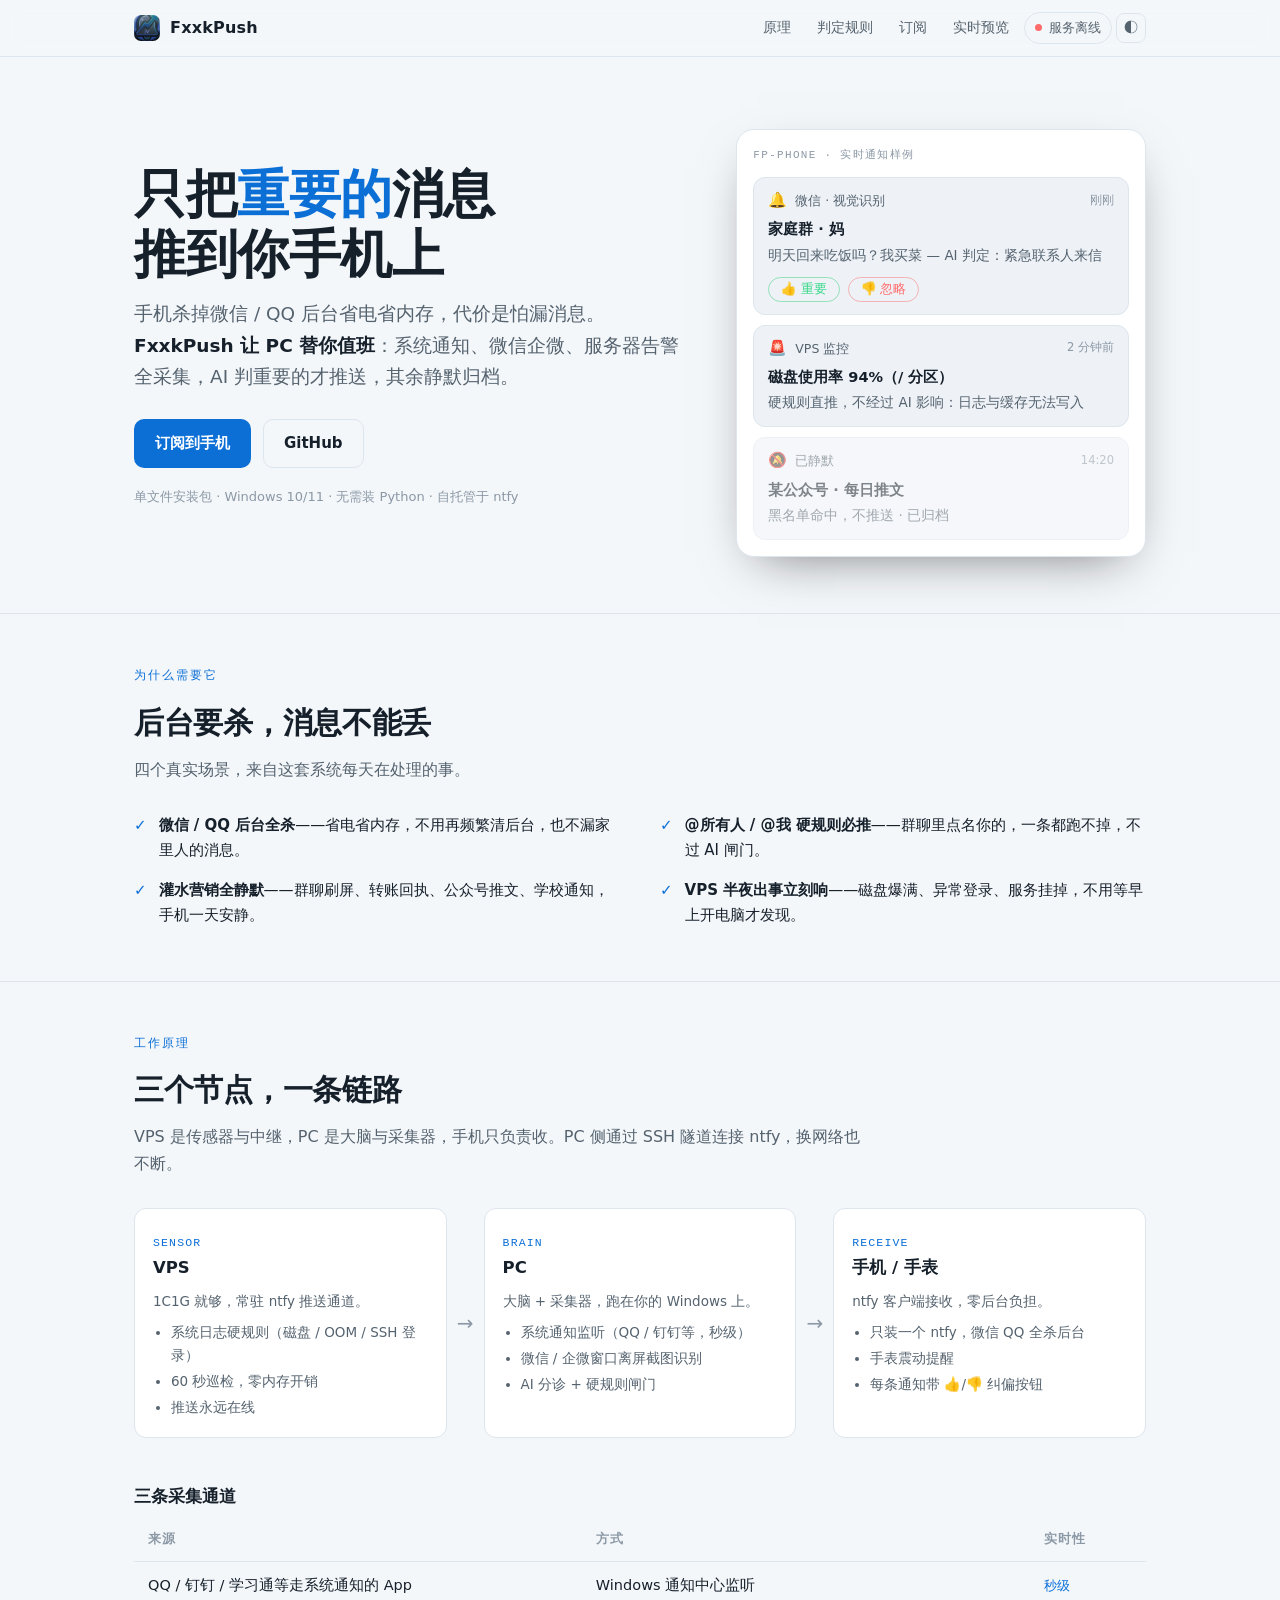
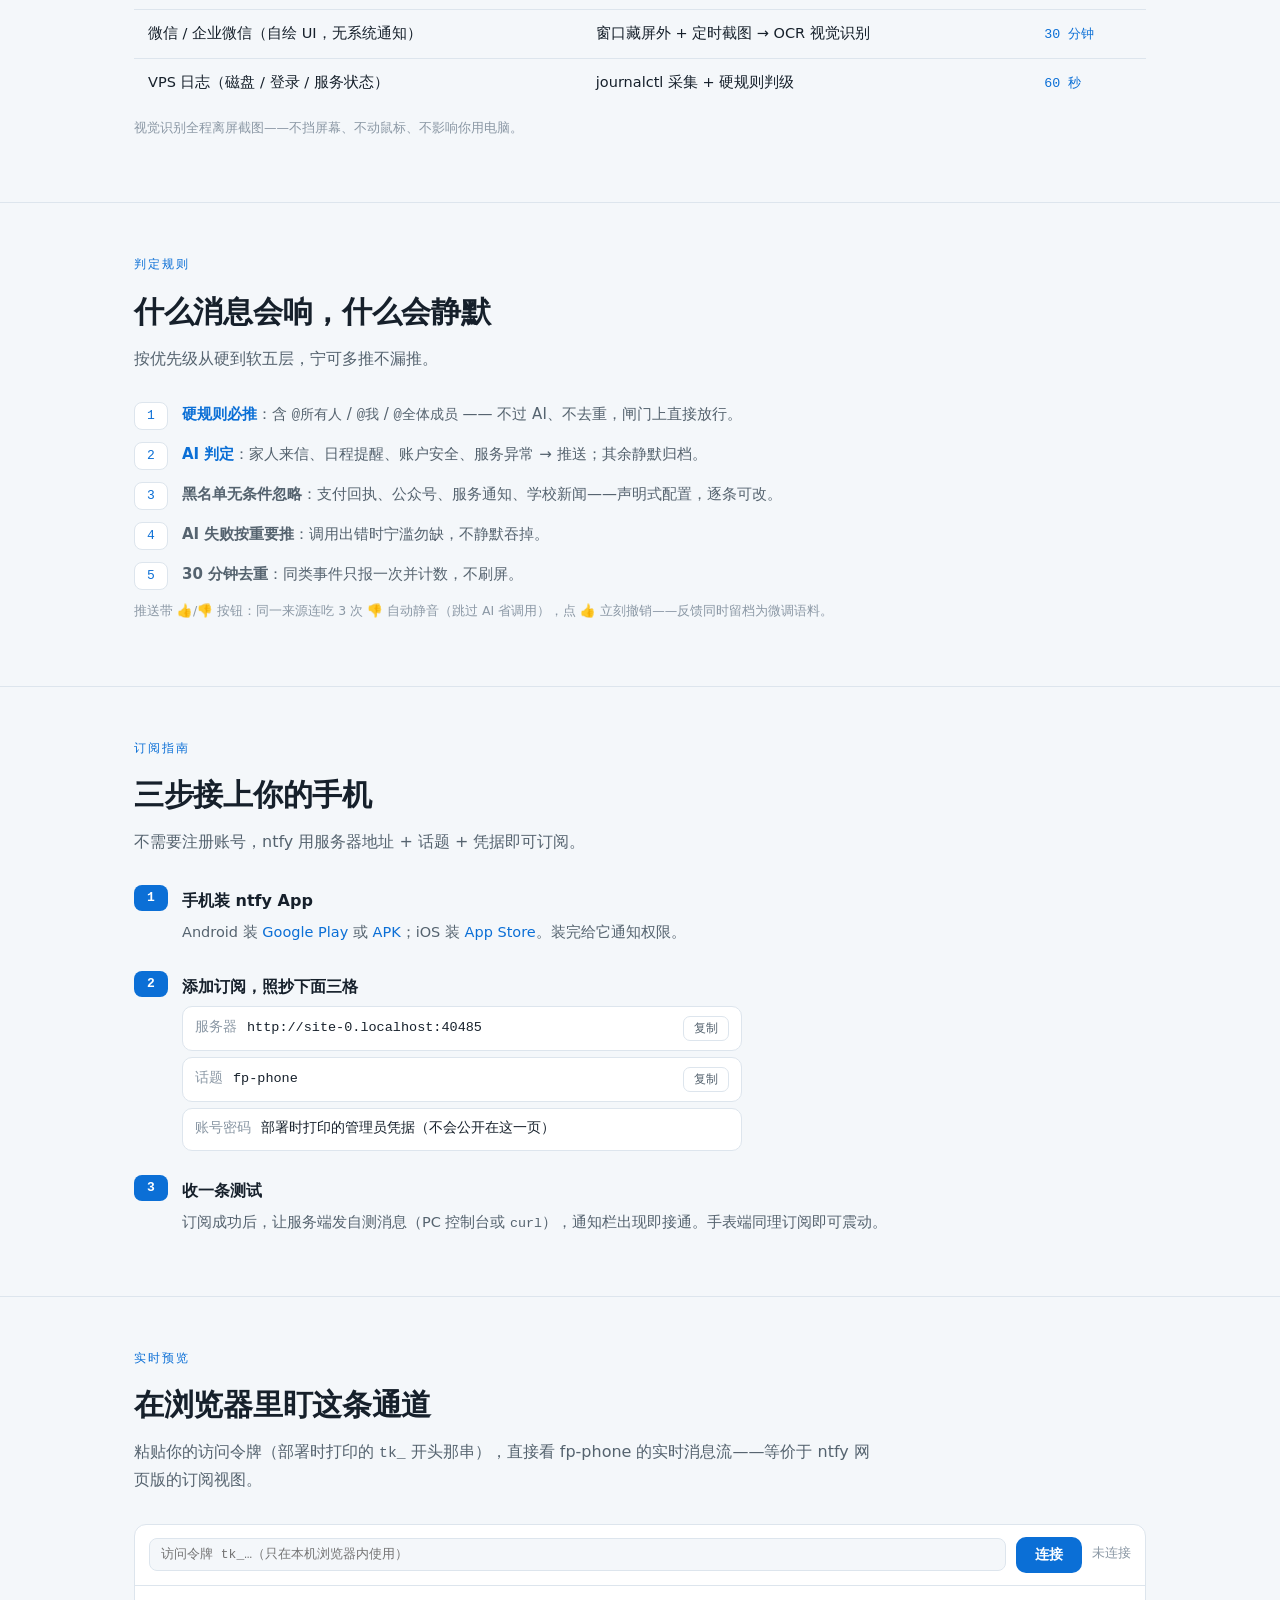
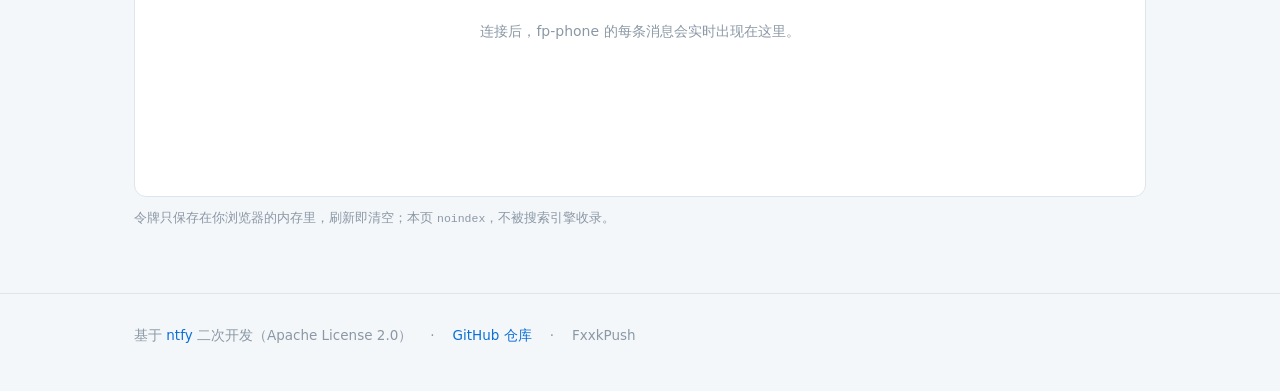
==== deploy/web/index.html @ 47be2b2a "feat(web): ntfy 根路径换成 FxxkPush 品牌落地页（v1.0 门面） deploy/web/index.html：单文件 77KB 全自包含（图标 128px PNG data " ====
<!doctype html>
<html lang="zh-CN" data-theme="auto">
<head>
<meta charset="UTF-8" />
<meta name="viewport" content="width=device-width, initial-scale=1" />
<title>FxxkPush — AI 消息分诊推送</title>
<meta name="description" content="PC 替你值班：AI 判重要的消息才推到手机，其余全部静默。基于 ntfy 二次开发。" />
<meta name="robots" content="noindex, nofollow" />
<meta name="theme-color" content="#0b0f14" />
<style>
  :root {
    --bg: #0b0f14;
    --surface: #10161d;
    --surface-2: #151d26;
    --ink: #e7eef5;
    --muted: #8fa0b0;
    --faint: #5d6c7a;
    --line: #212c37;
    --accent: #4aa8ff;
    --accent-ink: #0b0f14;
    --ok: #39d98a;
    --warn: #ffb454;
    --danger: #ff6b6b;
    --radius: 12px;
    --mono: ui-monospace, "Cascadia Code", Consolas, "Courier New", monospace;
    --sans: system-ui, -apple-system, "Segoe UI", "PingFang SC", "Microsoft YaHei", sans-serif;
  }
  @media (prefers-color-scheme: light) {
    html[data-theme="auto"] {
      --bg: #f4f7fa; --surface: #ffffff; --surface-2: #eef2f7;
      --ink: #16202b; --muted: #55636f; --faint: #8b98a5;
      --line: #dde5ed; --accent: #0b6fd6; --accent-ink: #ffffff;
    }
  }
  html[data-theme="light"] {
    --bg: #f4f7fa; --surface: #ffffff; --surface-2: #eef2f7;
    --ink: #16202b; --muted: #55636f; --faint: #8b98a5;
    --line: #dde5ed; --accent: #0b6fd6; --accent-ink: #ffffff;
  }
  html[data-theme="dark"] {
    --bg: #0b0f14; --surface: #10161d; --surface-2: #151d26;
    --ink: #e7eef5; --muted: #8fa0b0; --faint: #5d6c7a;
    --line: #212c37; --accent: #4aa8ff; --accent-ink: #0b0f14;
  }

  * { box-sizing: border-box; }
  html { scroll-behavior: smooth; }
  body {
    margin: 0; background: var(--bg); color: var(--ink);
    font-family: var(--sans); line-height: 1.7;
    -webkit-font-smoothing: antialiased;
  }
  a { color: var(--accent); text-decoration: none; }
  a:hover { text-decoration: underline; }
  code, .mono { font-family: var(--mono); font-size: .92em; }
  ::selection { background: color-mix(in oklab, var(--accent) 35%, transparent); }

  .wrap { max-width: 1060px; margin: 0 auto; padding: 0 24px; }

  /* ---------- header ---------- */
  header {
    position: sticky; top: 0; z-index: 50;
    background: color-mix(in oklab, var(--bg) 88%, transparent);
    backdrop-filter: blur(8px);
    border-bottom: 1px solid var(--line);
  }
  .bar { display: flex; align-items: center; gap: 16px; height: 56px; }
  .brand { display: flex; align-items: center; gap: 10px; font-weight: 700; letter-spacing: .2px; }
  .brand img { width: 26px; height: 26px; border-radius: 7px; }
  nav { display: flex; gap: 4px; margin-left: auto; align-items: center; }
  nav a {
    color: var(--muted); padding: 6px 11px; border-radius: 8px; font-size: 14px;
  }
  nav a:hover { color: var(--ink); background: var(--surface-2); text-decoration: none; }
  .health {
    display: inline-flex; align-items: center; gap: 7px; font-size: 12.5px;
    color: var(--muted); padding: 4px 10px; border: 1px solid var(--line);
    border-radius: 999px; white-space: nowrap;
  }
  .dot { width: 7px; height: 7px; border-radius: 50%; background: var(--faint); }
  .dot.ok { background: var(--ok); box-shadow: 0 0 6px color-mix(in oklab, var(--ok) 70%, transparent); }
  .dot.bad { background: var(--danger); }
  .icon-btn {
    border: 1px solid var(--line); background: transparent; color: var(--muted);
    width: 30px; height: 30px; border-radius: 8px; cursor: pointer; font-size: 14px;
    display: inline-flex; align-items: center; justify-content: center;
  }
  .icon-btn:hover { color: var(--ink); border-color: var(--faint); }

  /* ---------- hero ---------- */
  .hero { padding: 72px 0 56px; display: grid; grid-template-columns: 1.15fr .85fr; gap: 48px; align-items: center; }
  .hero h1 {
    font-size: clamp(34px, 5vw, 52px); line-height: 1.15; margin: 0 0 14px;
    letter-spacing: -.5px;
  }
  .hero h1 .accent { color: var(--accent); }
  .lede { font-size: clamp(16px, 2vw, 18.5px); color: var(--muted); margin: 0 0 10px; max-width: 34em; }
  .lede strong { color: var(--ink); font-weight: 600; }
  .cta { display: flex; gap: 12px; margin-top: 26px; flex-wrap: wrap; }
  .btn {
    display: inline-flex; align-items: center; gap: 8px; padding: 11px 20px;
    border-radius: 10px; font-size: 15px; font-weight: 600; cursor: pointer;
    border: 1px solid transparent; transition: transform .12s ease, opacity .12s ease;
  }
  .btn:active { transform: scale(.97); }
  .btn.primary { background: var(--accent); color: var(--accent-ink); }
  .btn.ghost { border-color: var(--line); color: var(--ink); background: transparent; }
  .btn.ghost:hover { border-color: var(--faint); text-decoration: none; }
  .hero-note { margin-top: 18px; font-size: 13px; color: var(--faint); }

  /* ---------- notification mock (product-true imagery) ---------- */
  .phone {
    background: var(--surface); border: 1px solid var(--line);
    border-radius: 18px; padding: 16px; box-shadow: 0 18px 50px -22px rgba(0,0,0,.55);
  }
  .phone-label {
    font-size: 11px; letter-spacing: .12em; text-transform: uppercase;
    color: var(--faint); margin-bottom: 12px; font-family: var(--mono);
  }
  .notif {
    background: var(--surface-2); border: 1px solid var(--line);
    border-radius: 12px; padding: 12px 14px; margin-bottom: 10px;
  }
  .notif:last-child { margin-bottom: 0; }
  .notif-head { display: flex; align-items: center; gap: 8px; font-size: 12.5px; color: var(--muted); }
  .notif-head .tag { font-size: 15px; line-height: 1; }
  .notif-head time { margin-left: auto; font-size: 11.5px; color: var(--faint); }
  .notif-title { font-weight: 700; font-size: 14.5px; margin: 6px 0 2px; }
  .notif-body { font-size: 13.5px; color: var(--muted); margin: 0; }
  .notif-actions { display: flex; gap: 8px; margin-top: 10px; }
  .fb {
    font-size: 12.5px; padding: 3px 12px; border-radius: 999px; cursor: default;
    border: 1px solid var(--line); color: var(--muted); background: transparent;
  }
  .fb.yes { border-color: color-mix(in oklab, var(--ok) 55%, var(--line)); color: var(--ok); }
  .fb.no { border-color: color-mix(in oklab, var(--danger) 45%, var(--line)); color: var(--danger); }
  .notif.muted { opacity: .55; }
  .notif.muted .notif-title { font-weight: 600; }

  /* ---------- sections ---------- */
  section { padding: 52px 0; border-top: 1px solid var(--line); }
  .sec-label {
    font-family: var(--mono); font-size: 12px; letter-spacing: .16em;
    text-transform: uppercase; color: var(--accent); margin-bottom: 10px;
  }
  h2 { font-size: clamp(23px, 3vw, 30px); margin: 0 0 8px; letter-spacing: -.3px; }
  .sec-lede { color: var(--muted); margin: 0 0 30px; max-width: 46em; }

  /* problem list — real README pain points, plain list not cards */
  .pains { display: grid; grid-template-columns: 1fr 1fr; gap: 14px 40px; }
  .pain { display: flex; gap: 12px; align-items: flex-start; font-size: 15px; }
  .pain .mk { color: var(--accent); font-weight: 700; flex: none; }
  .pain b { font-weight: 650; }

  /* pipeline flow — real architecture */
  .flow { display: grid; grid-template-columns: 1fr auto 1fr auto 1fr; gap: 8px; align-items: stretch; }
  .node { background: var(--surface); border: 1px solid var(--line); border-radius: var(--radius); padding: 18px 18px 16px; }
  .node h3 { margin: 0 0 4px; font-size: 16.5px; }
  .node .role { font-family: var(--mono); font-size: 11.5px; color: var(--accent); letter-spacing: .1em; text-transform: uppercase; }
  .node p { margin: 8px 0 0; font-size: 13.5px; color: var(--muted); }
  .node ul { margin: 8px 0 0; padding-left: 18px; font-size: 13.5px; color: var(--muted); }
  .node li { margin: 3px 0; }
  .arrow { display: flex; align-items: center; color: var(--faint); font-size: 20px; padding: 0 2px; }

  /* channel table */
  table { width: 100%; border-collapse: collapse; font-size: 14.5px; }
  th, td { text-align: left; padding: 11px 14px; border-bottom: 1px solid var(--line); vertical-align: top; }
  th { font-size: 12.5px; letter-spacing: .06em; text-transform: uppercase; color: var(--faint); font-weight: 600; }
  td .mono { color: var(--accent); }
  tr:last-child td { border-bottom: none; }

  /* rules — ordered with hierarchy */
  .rules { counter-reset: r; display: grid; gap: 12px; padding: 0; margin: 0; list-style: none; }
  .rules li {
    counter-increment: r; display: grid; grid-template-columns: 34px 1fr; gap: 14px;
    align-items: baseline; font-size: 15px;
  }
  .rules li::before {
    content: counter(r); font-family: var(--mono); font-size: 13px; color: var(--accent);
    border: 1px solid var(--line); border-radius: 8px; text-align: center; line-height: 26px;
    background: var(--surface); align-self: start;
  }
  .rules .hard { color: var(--ink); }
  .rules .hard b { color: var(--accent); }
  .rules span { color: var(--muted); }

  /* subscribe steps */
  .steps { display: grid; gap: 18px; counter-reset: s; }
  .step { display: grid; grid-template-columns: 34px 1fr; gap: 14px; align-items: start; }
  .step::before {
    content: counter(s); counter-increment: s; font-family: var(--mono); font-size: 13px;
    color: var(--accent-ink); background: var(--accent); border-radius: 8px;
    text-align: center; line-height: 26px; font-weight: 700;
  }
  .step h3 { margin: 2px 0 6px; font-size: 16px; }
  .step p { margin: 0 0 8px; color: var(--muted); font-size: 14.5px; }
  .field {
    display: flex; align-items: center; gap: 10px; background: var(--surface);
    border: 1px solid var(--line); border-radius: 10px; padding: 9px 12px;
    font-family: var(--mono); font-size: 13.5px; margin: 6px 0; max-width: 560px;
  }
  .field .k { color: var(--faint); flex: none; }
  .field .v { color: var(--ink); overflow: hidden; text-overflow: ellipsis; white-space: nowrap; }
  .field .copy {
    margin-left: auto; flex: none; border: 1px solid var(--line); background: transparent;
    color: var(--muted); font-size: 12px; padding: 3px 10px; border-radius: 7px; cursor: pointer;
    font-family: var(--sans);
  }
  .field .copy:hover { color: var(--ink); border-color: var(--faint); }
  .field .copy.done { color: var(--ok); border-color: color-mix(in oklab, var(--ok) 50%, var(--line)); }

  /* live console */
  .console {
    background: var(--surface); border: 1px solid var(--line);
    border-radius: var(--radius); overflow: hidden;
  }
  .console-bar {
    display: flex; gap: 10px; align-items: center; padding: 12px 14px;
    border-bottom: 1px solid var(--line); flex-wrap: wrap;
  }
  .console-bar input {
    flex: 1; min-width: 200px; background: var(--bg); border: 1px solid var(--line);
    color: var(--ink); border-radius: 8px; padding: 8px 11px; font-family: var(--mono); font-size: 13px;
  }
  .console-bar input:focus { outline: 2px solid color-mix(in oklab, var(--accent) 55%, transparent); outline-offset: 1px; }
  .console-state { font-size: 12.5px; color: var(--faint); font-family: var(--mono); }
  .console-body { min-height: 210px; max-height: 340px; overflow-y: auto; padding: 6px 0; }
  .console-empty { color: var(--faint); font-size: 14px; padding: 28px 18px; text-align: center; }
  .ev { padding: 10px 16px; border-bottom: 1px dashed var(--line); font-size: 13.5px; }
  .ev:last-child { border-bottom: none; }
  .ev .t { color: var(--faint); font-size: 11.5px; font-family: var(--mono); margin-right: 8px; }
  .ev .ti { font-weight: 650; }
  .ev .ms { color: var(--muted); display: block; margin-top: 2px; white-space: pre-wrap; }
  .privacy { font-size: 12.5px; color: var(--faint); margin-top: 10px; }

  footer { border-top: 1px solid var(--line); padding: 30px 0 44px; color: var(--faint); font-size: 13.5px; }
  footer .row { display: flex; gap: 18px; flex-wrap: wrap; align-items: center; }

  @media (max-width: 860px) {
    .hero { grid-template-columns: 1fr; padding-top: 48px; gap: 34px; }
    .pains { grid-template-columns: 1fr; }
    .flow { grid-template-columns: 1fr; }
    .arrow { transform: rotate(90deg); justify-content: center; padding: 2px 0; }
    nav a { padding: 6px 8px; }
    .hide-sm { display: none; }
  }
  @media (prefers-reduced-motion: reduce) {
    * { transition: none !important; animation: none !important; }
    html { scroll-behavior: auto; }
  }
</style>
</head>
<body>

<header>
  <div class="wrap bar">
    <span class="brand"><img src="[data-uri]" alt="FxxkPush 图标" />FxxkPush</span>
    <nav>
      <a href="#how" class="hide-sm">原理</a>
      <a href="#rules" class="hide-sm">判定规则</a>
      <a href="#subscribe">订阅</a>
      <a href="#console-sec" class="hide-sm">实时预览</a>
      <span class="health" id="health" title="服务器健康状态"><span class="dot" id="health-dot"></span><span id="health-text">检测中…</span></span>
      <button class="icon-btn" id="theme-btn" title="切换主题" aria-label="切换主题">◐</button>
    </nav>
  </div>
</header>

<main>
  <!-- ======================= HERO ======================= -->
  <div class="wrap">
    <div class="hero">
      <div>
        <h1>只把<span class="accent">重要的</span>消息<br />推到你手机上</h1>
        <p class="lede">手机杀掉微信 / QQ 后台省电省内存，代价是怕漏消息。<strong>FxxkPush 让 PC 替你值班</strong>：系统通知、微信企微、服务器告警全采集，AI 判重要的才推送，其余静默归档。</p>
        <div class="cta">
          <a class="btn primary" href="#subscribe">订阅到手机</a>
          <a class="btn ghost" href="https://github.com/OMOX563/FxxkPush" rel="noopener">GitHub</a>
        </div>
        <p class="hero-note">单文件安装包 · Windows 10/11 · 无需装 Python · 自托管于 ntfy</p>
      </div>

      <div class="phone" aria-label="手机通知效果示意">
        <div class="phone-label">fp-phone · 实时通知样例</div>

        <div class="notif">
          <div class="notif-head"><span class="tag">🔔</span>微信 · 视觉识别<time>刚刚</time></div>
          <div class="notif-title">家庭群 · 妈</div>
          <p class="notif-body">明天回来吃饭吗？我买菜
— AI 判定：紧急联系人来信</p>
          <div class="notif-actions"><button class="fb yes" tabindex="-1">👍 重要</button><button class="fb no" tabindex="-1">👎 忽略</button></div>
        </div>

        <div class="notif">
          <div class="notif-head"><span class="tag">🚨</span>VPS 监控<time>2 分钟前</time></div>
          <div class="notif-title">磁盘使用率 94%（/ 分区）</div>
          <p class="notif-body">硬规则直推，不经过 AI
影响：日志与缓存无法写入</p>
        </div>

        <div class="notif muted">
          <div class="notif-head"><span class="tag">🔕</span>已静默<time>14:20</time></div>
          <div class="notif-title">某公众号 · 每日推文</div>
          <p class="notif-body">黑名单命中，不推送 · 已归档</p>
        </div>
      </div>
    </div>
  </div>

  <!-- ======================= PROBLEM ======================= -->
  <section id="why">
    <div class="wrap">
      <div class="sec-label">为什么需要它</div>
      <h2>后台要杀，消息不能丢</h2>
      <p class="sec-lede">四个真实场景，来自这套系统每天在处理的事。</p>
      <div class="pains">
        <div class="pain"><span class="mk">✓</span><span><b>微信 / QQ 后台全杀</b>——省电省内存，不用再频繁清后台，也不漏家里人的消息。</span></div>
        <div class="pain"><span class="mk">✓</span><span><b>@所有人 / @我 硬规则必推</b>——群聊里点名你的，一条都跑不掉，不过 AI 闸门。</span></div>
        <div class="pain"><span class="mk">✓</span><span><b>灌水营销全静默</b>——群聊刷屏、转账回执、公众号推文、学校通知，手机一天安静。</span></div>
        <div class="pain"><span class="mk">✓</span><span><b>VPS 半夜出事立刻响</b>——磁盘爆满、异常登录、服务挂掉，不用等早上开电脑才发现。</span></div>
      </div>
    </div>
  </section>

  <!-- ======================= ARCHITECTURE ======================= -->
  <section id="how">
    <div class="wrap">
      <div class="sec-label">工作原理</div>
      <h2>三个节点，一条链路</h2>
      <p class="sec-lede">VPS 是传感器与中继，PC 是大脑与采集器，手机只负责收。PC 侧通过 SSH 隧道连接 ntfy，换网络也不断。</p>

      <div class="flow">
        <div class="node">
          <span class="role">Sensor</span>
          <h3>VPS</h3>
          <p>1C1G 就够，常驻 ntfy 推送通道。</p>
          <ul>
            <li>系统日志硬规则（磁盘 / OOM / SSH 登录）</li>
            <li>60 秒巡检，零内存开销</li>
            <li>推送永远在线</li>
          </ul>
        </div>
        <div class="arrow" aria-hidden="true">→</div>
        <div class="node">
          <span class="role">Brain</span>
          <h3>PC</h3>
          <p>大脑 + 采集器，跑在你的 Windows 上。</p>
          <ul>
            <li>系统通知监听（QQ / 钉钉等，秒级）</li>
            <li>微信 / 企微窗口离屏截图识别</li>
            <li>AI 分诊 + 硬规则闸门</li>
          </ul>
        </div>
        <div class="arrow" aria-hidden="true">→</div>
        <div class="node">
          <span class="role">Receive</span>
          <h3>手机 / 手表</h3>
          <p>ntfy 客户端接收，零后台负担。</p>
          <ul>
            <li>只装一个 ntfy，微信 QQ 全杀后台</li>
            <li>手表震动提醒</li>
            <li>每条通知带 👍/👎 纠偏按钮</li>
          </ul>
        </div>
      </div>

      <h3 style="margin:44px 0 6px; font-size:17px;">三条采集通道</h3>
      <table>
        <thead><tr><th>来源</th><th>方式</th><th>实时性</th></tr></thead>
        <tbody>
          <tr><td>QQ / 钉钉 / 学习通等走系统通知的 App</td><td>Windows 通知中心监听</td><td><span class="mono">秒级</span></td></tr>
          <tr><td>微信 / 企业微信（自绘 UI，无系统通知）</td><td>窗口藏屏外 + 定时截图 → OCR 视觉识别</td><td><span class="mono">30 分钟</span></td></tr>
          <tr><td>VPS 日志（磁盘 / 登录 / 服务状态）</td><td>journalctl 采集 + 硬规则判级</td><td><span class="mono">60 秒</span></td></tr>
        </tbody>
      </table>
      <p class="privacy">视觉识别全程离屏截图——不挡屏幕、不动鼠标、不影响你用电脑。</p>
    </div>
  </section>

  <!-- ======================= RULES ======================= -->
  <section id="rules">
    <div class="wrap">
      <div class="sec-label">判定规则</div>
      <h2>什么消息会响，什么会静默</h2>
      <p class="sec-lede">按优先级从硬到软五层，宁可多推不漏推。</p>
      <ol class="rules">
        <li class="hard"><span><b>硬规则必推</b>：含 <code>@所有人</code> / <code>@我</code> / <code>@全体成员</code> —— 不过 AI、不去重，闸门上直接放行。</span></li>
        <li class="hard"><span><b>AI 判定</b>：家人来信、日程提醒、账户安全、服务异常 → 推送；其余静默归档。</span></li>
        <li><span><b>黑名单无条件忽略</b>：支付回执、公众号、服务通知、学校新闻——声明式配置，逐条可改。</span></li>
        <li><span><b>AI 失败按重要推</b>：调用出错时宁滥勿缺，不静默吞掉。</span></li>
        <li><span><b>30 分钟去重</b>：同类事件只报一次并计数，不刷屏。</span></li>
      </ol>
      <p class="privacy">推送带 👍/👎 按钮：同一来源连吃 3 次 👎 自动静音（跳过 AI 省调用），点 👍 立刻撤销——反馈同时留档为微调语料。</p>
    </div>
  </section>

  <!-- ======================= SUBSCRIBE ======================= -->
  <section id="subscribe">
    <div class="wrap">
      <div class="sec-label">订阅指南</div>
      <h2>三步接上你的手机</h2>
      <p class="sec-lede">不需要注册账号，ntfy 用服务器地址 + 话题 + 凭据即可订阅。</p>

      <div class="steps">
        <div class="step">
          <div>
            <h3>手机装 ntfy App</h3>
            <p>Android 装 <a href="https://play.google.com/store/apps/details?id=io.heckel.ntfy" rel="noopener">Google Play</a> 或 <a href="https://github.com/binwiederhier/ntfy/releases" rel="noopener">APK</a>；iOS 装 <a href="https://apps.apple.com/app/ntfy/id1625396347" rel="noopener">App Store</a>。装完给它通知权限。</p>
          </div>
        </div>
        <div class="step">
          <div>
            <h3>添加订阅，照抄下面三格</h3>
            <div class="field"><span class="k">服务器</span><span class="v" id="srv-url">—</span><button class="copy" data-copy="srv-url">复制</button></div>
            <div class="field"><span class="k">话题</span><span class="v">fp-phone</span><button class="copy" data-copy-fp="fp-phone">复制</button></div>
            <div class="field"><span class="k">账号密码</span><span class="v">部署时打印的管理员凭据（不会公开在这一页）</span></div>
          </div>
        </div>
        <div class="step">
          <div>
            <h3>收一条测试</h3>
            <p>订阅成功后，让服务端发自测消息（PC 控制台或 <code>curl</code>），通知栏出现即接通。手表端同理订阅即可震动。</p>
          </div>
        </div>
      </div>
    </div>
  </section>

  <!-- ======================= LIVE CONSOLE ======================= -->
  <section id="console-sec">
    <div class="wrap">
      <div class="sec-label">实时预览</div>
      <h2>在浏览器里盯这条通道</h2>
      <p class="sec-lede">粘贴你的访问令牌（部署时打印的 <code>tk_</code> 开头那串），直接看 fp-phone 的实时消息流——等价于 ntfy 网页版的订阅视图。</p>

      <div class="console">
        <div class="console-bar">
          <input type="password" id="token" placeholder="访问令牌 tk_…（只在本机浏览器内使用）" autocomplete="off" spellcheck="false" />
          <button class="btn primary" id="connect-btn" style="padding:8px 18px; font-size:14px;">连接</button>
          <span class="console-state" id="conn-state">未连接</span>
        </div>
        <div class="console-body" id="events">
          <div class="console-empty" id="empty">连接后，fp-phone 的每条消息会实时出现在这里。</div>
        </div>
      </div>
      <p class="privacy">令牌只保存在你浏览器的内存里，刷新即清空；本页 <code>noindex</code>，不被搜索引擎收录。</p>
    </div>
  </section>
</main>

<footer>
  <div class="wrap row">
    <span>基于 <a href="https://ntfy.sh" rel="noopener">ntfy</a> 二次开发（Apache License 2.0）</span>
    <span>·</span>
    <a href="https://github.com/OMOX563/FxxkPush" rel="noopener">GitHub 仓库</a>
    <span>·</span>
    <span id="foot-ver">FxxkPush</span>
  </div>
</footer>

<script>
(function () {
  "use strict";

  /* ---------- 服务器地址（本页来源即地址，不用硬编码） ---------- */
  var srv = location.origin;
  var el = document.getElementById("srv-url");
  if (el) el.textContent = srv;

  /* ---------- 主题切换：auto → light → dark ---------- */
  var modes = ["auto", "light", "dark"];
  var btn = document.getElementById("theme-btn");
  var saved = null;
  try { saved = localStorage.getItem("fp-theme"); } catch (e) {}
  if (saved && modes.indexOf(saved) >= 0) document.documentElement.setAttribute("data-theme", saved);
  function applyTheme() {
    var cur = document.documentElement.getAttribute("data-theme") || "auto";
    btn.textContent = cur === "light" ? "☀" : cur === "dark" ? "☾" : "◐";
    btn.title = "主题：" + (cur === "auto" ? "跟随系统" : cur === "light" ? "浅色" : "深色");
    var meta = document.querySelector('meta[name="theme-color"]');
    if (meta) meta.content = cur === "light" ? "#f4f7fa" : "#0b0f14";
  }
  btn.addEventListener("click", function () {
    var cur = document.documentElement.getAttribute("data-theme") || "auto";
    var next = modes[(modes.indexOf(cur) + 1) % modes.length];
    document.documentElement.setAttribute("data-theme", next);
    try { localStorage.setItem("fp-theme", next); } catch (e) {}
    applyTheme();
  });
  applyTheme();

  /* ---------- 健康状态（/v1/health 免鉴权） ---------- */
  var dot = document.getElementById("health-dot");
  var htext = document.getElementById("health-text");
  function checkHealth() {
    fetch("/v1/health", { cache: "no-store" })
      .then(function (r) { return r.ok ? r.text() : Promise.reject(); })
      .then(function () { dot.className = "dot ok"; htext.textContent = "服务在线"; })
      .catch(function () { dot.className = "dot bad"; htext.textContent = "服务离线"; });
  }
  checkHealth();
  setInterval(checkHealth, 30000);

  /* ---------- 复制按钮 ---------- */
  document.querySelectorAll(".copy").forEach(function (b) {
    b.addEventListener("click", function () {
      var text = b.dataset.copy ? (document.getElementById(b.dataset.copy) || {}).textContent : b.dataset.copyFp;
      if (!text) return;
      var done = function () {
        b.classList.add("done"); b.textContent = "已复制";
        setTimeout(function () { b.classList.remove("done"); b.textContent = "复制"; }, 1600);
      };
      if (navigator.clipboard && navigator.clipboard.writeText) {
        navigator.clipboard.writeText(text).then(done, function () { fallbackCopy(text); done(); });
      } else { fallbackCopy(text); done(); }
    });
  });
  function fallbackCopy(text) {
    var ta = document.createElement("textarea");
    ta.value = text; ta.style.position = "fixed"; ta.style.opacity = "0";
    document.body.appendChild(ta); ta.select();
    try { document.execCommand("copy"); } catch (e) {}
    document.body.removeChild(ta);
  }

  /* ---------- 实时预览：fetch 流式读 /<topic>/json（EventSource 带不了鉴权头） ---------- */
  var tokenInput = document.getElementById("token");
  var cbtn = document.getElementById("connect-btn");
  var cstate = document.getElementById("conn-state");
  var eventsEl = document.getElementById("events");
  var emptyEl = document.getElementById("empty");
  var controller = null;
  var busy = false;

  function setState(s, cls) {
    cstate.textContent = s;
    cstate.style.color = cls === "ok" ? "var(--ok)" : cls === "bad" ? "var(--danger)" : "var(--faint)";
  }

  function renderEvent(ev) {
    if (emptyEl && emptyEl.parentNode) emptyEl.parentNode.removeChild(emptyEl);
    var d = document.createElement("div");
    d.className = "ev";
    var ts = new Date((ev.time || Date.now() / 1000) * 1000);
    var hh = ("0" + ts.getHours()).slice(-2) + ":" + ("0" + ts.getMinutes()).slice(-2) + ":" + ("0" + ts.getSeconds()).slice(-2);
    var title = document.createTextNode(ev.title || ev.topic || "");
    var t = document.createElement("span"); t.className = "t"; t.textContent = hh;
    var ti = document.createElement("span"); ti.className = "ti"; ti.textContent = ev.title || "(无标题)";
    d.appendChild(t); d.appendChild(ti);
    if (ev.message) { var m = document.createElement("span"); m.className = "ms"; m.textContent = ev.message; d.appendChild(m); }
    eventsEl.appendChild(d);
    eventsEl.scrollTop = eventsEl.scrollHeight;
    while (eventsEl.children.length > 200) eventsEl.removeChild(eventsEl.firstChild);
  }

  function connect() {
    var token = (tokenInput.value || "").trim();
    if (!token) { setState("请先粘贴令牌", "bad"); tokenInput.focus(); return; }
    if (busy) return;
    busy = true; controller = new AbortController();
    cbtn.textContent = "断开";
    setState("连接中…");

    fetch("/fp-phone/json", {
      headers: { "Authorization": "Bearer " + token },
      signal: controller.signal,
      cache: "no-store"
    }).then(function (res) {
      if (res.status === 401 || res.status === 403) throw new Error("令牌无效或无权限");
      if (!res.ok || !res.body) throw new Error("HTTP " + res.status);
      setState("已连接 · fp-phone", "ok");
      var reader = res.body.getReader();
      var dec = new TextDecoder();
      var buf = "";
      function pump() {
        return reader.read().then(function (r) {
          if (r.done) { setState("连接已结束"); return; }
          buf += dec.decode(r.value, { stream: true });
          var parts = buf.split("\n\n");
          buf = parts.pop();
          parts.forEach(function (chunk) {
            var dataLine = chunk.split("\n").filter(function (l) { return l.indexOf("data:") === 0; })[0];
            if (!dataLine) return;
            var json = dataLine.slice(5).trim();
            if (json === "{}" || json.charAt(0) !== "{") return; // keepalive
            try { renderEvent(JSON.parse(json)); } catch (e) {}
          });
          return pump();
        });
      }
      return pump();
    }).catch(function (err) {
      if (err && err.name === "AbortError") { setState("已断开"); return; }
      setState("连接失败：" + (err && err.message ? err.message : "网络错误"), "bad");
    }).then(function () {
      busy = false; controller = null; cbtn.textContent = "连接";
    });
  }

  cbtn.addEventListener("click", function () {
    if (busy && controller) { controller.abort(); return; }
    connect();
  });
  tokenInput.addEventListener("keydown", function (e) {
    if (e.key === "Enter" && !busy) connect();
  });
})();
</script>
</body>
</html>
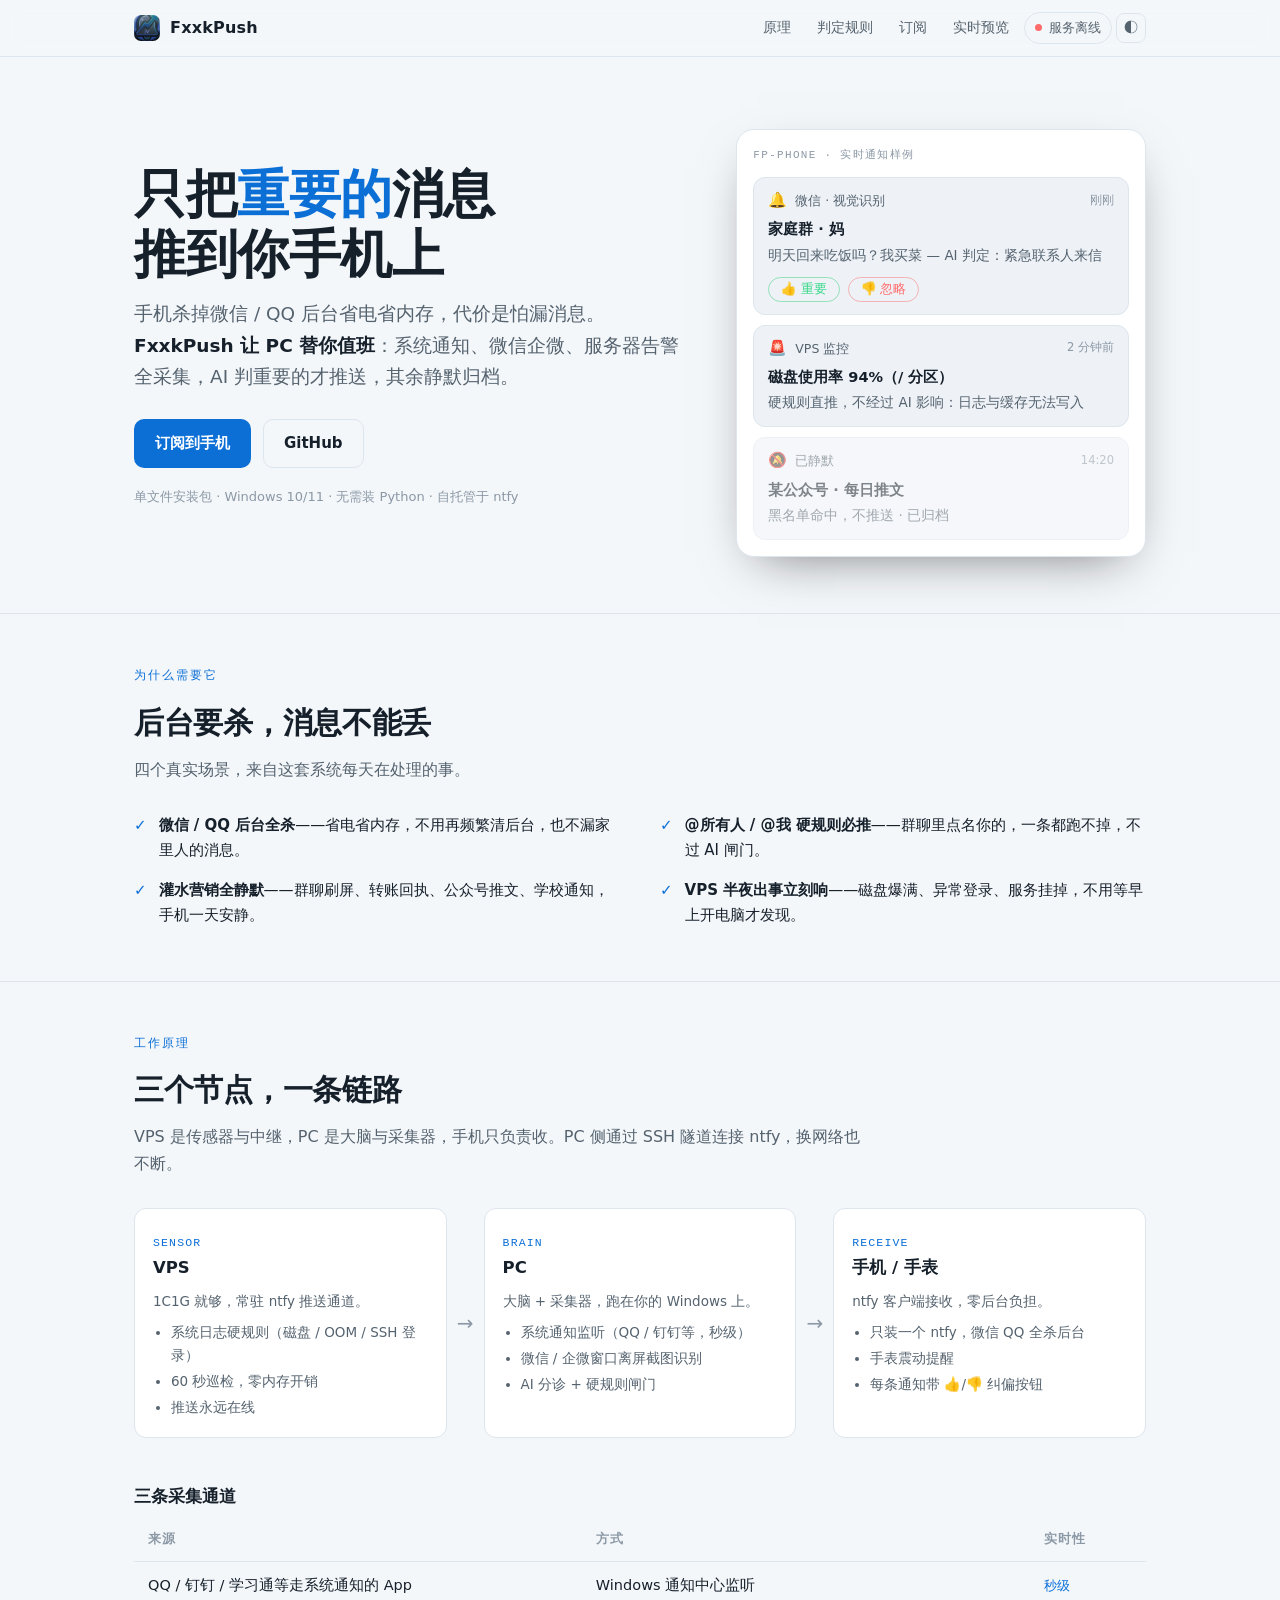
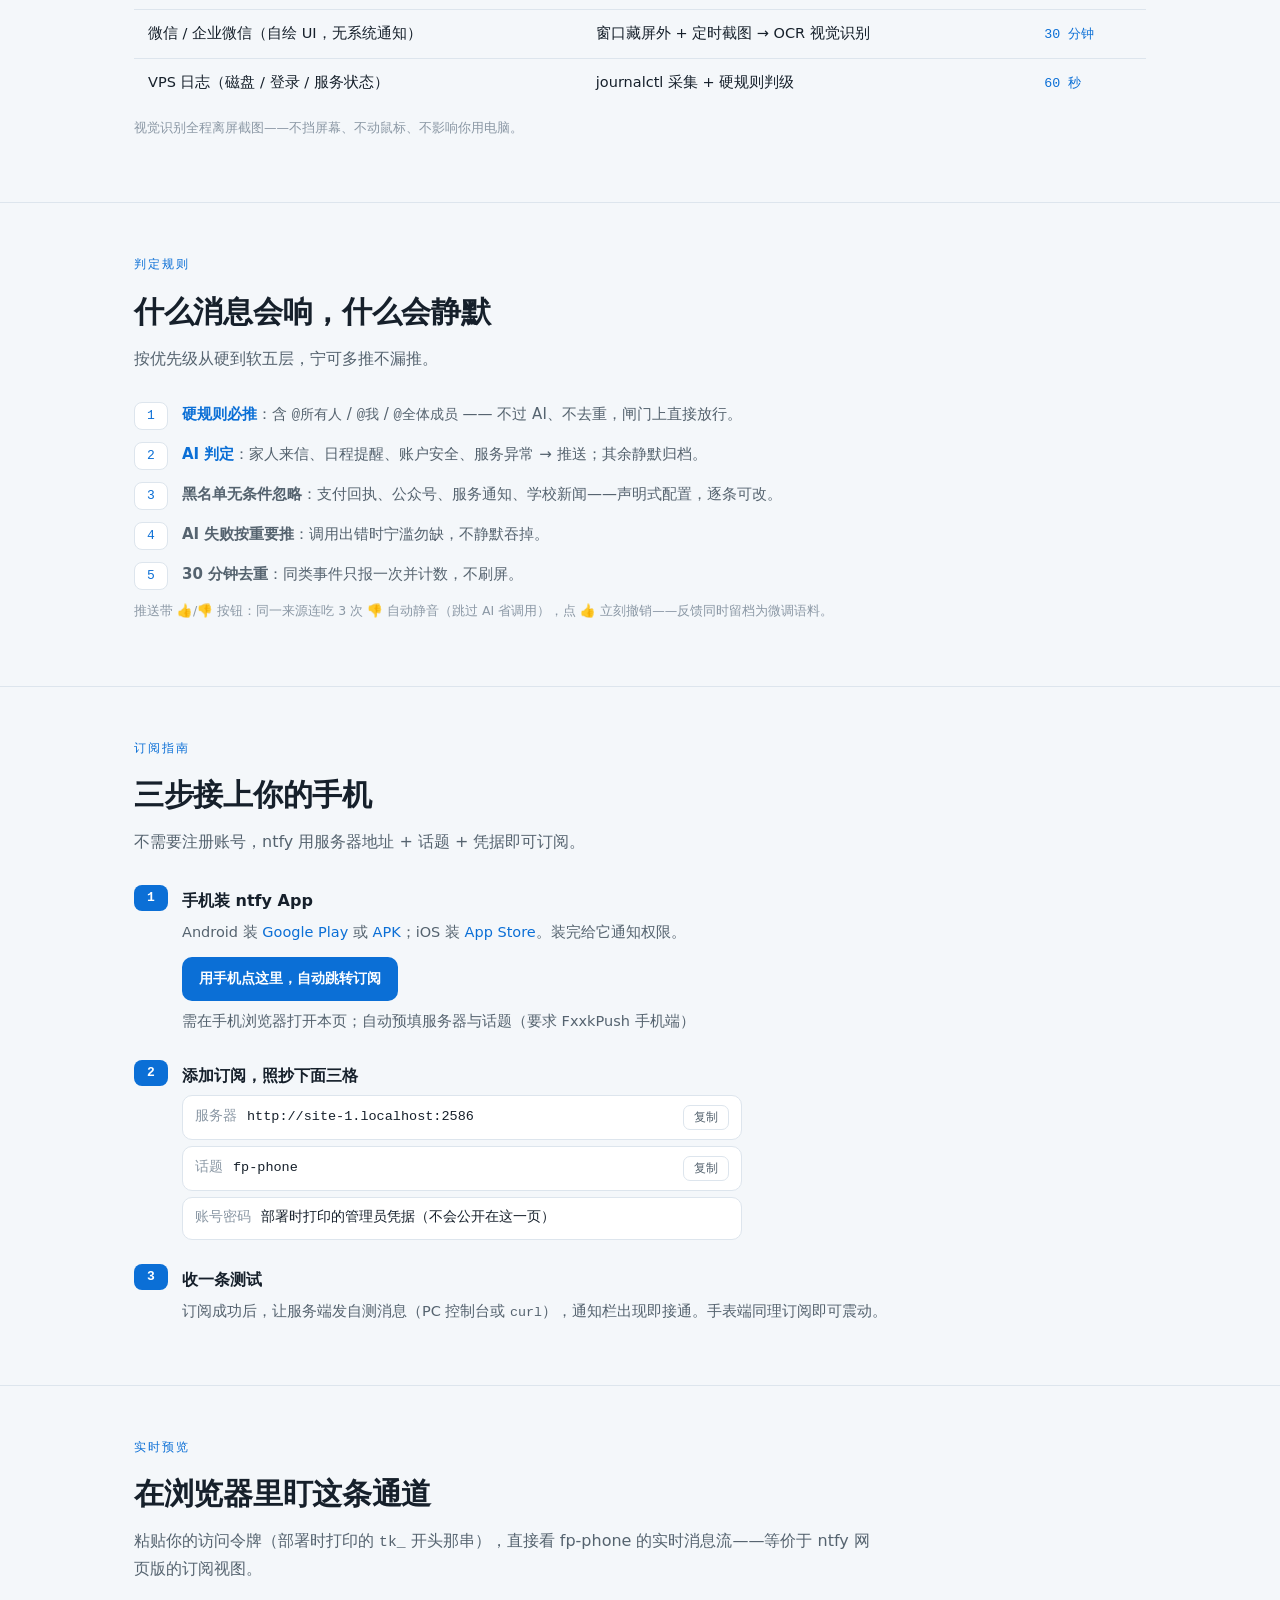
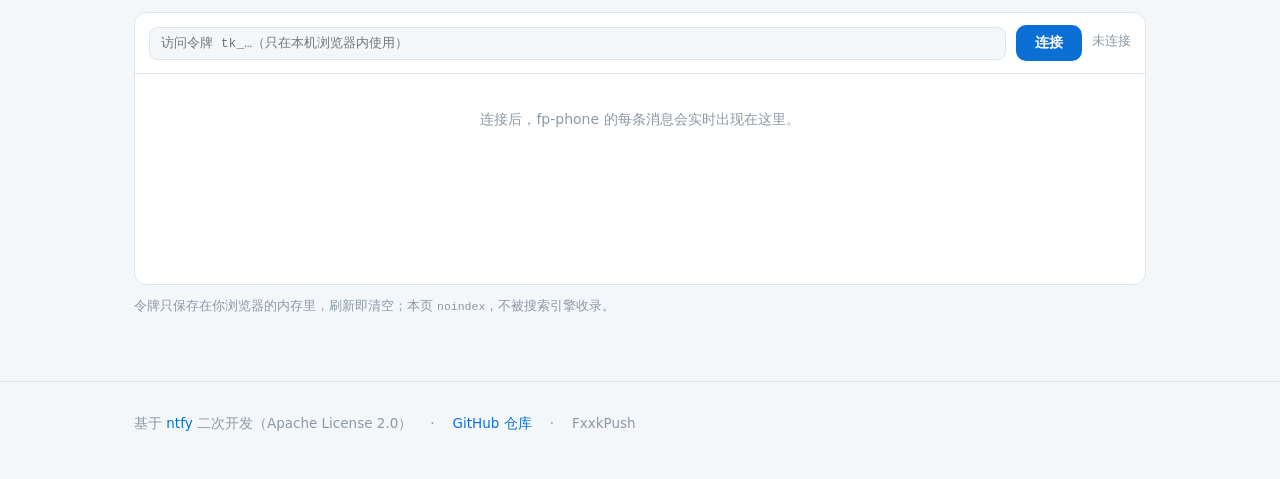
==== commit b24ffefe: "feat(web): 门面页加 fxxkpush:// 深链按钮 + 订阅地址按端口推导 - 订阅三步新增「用手机点这里，自动跳转订阅」：拼 fxxkpush://<host>:2586/fp-pho" ====
--- a/deploy/web/index.html
+++ b/deploy/web/index.html
@@ -406,6 +406,10 @@
           <div>
             <h3>手机装 ntfy App</h3>
             <p>Android 装 <a href="https://play.google.com/store/apps/details?id=io.heckel.ntfy" rel="noopener">Google Play</a> 或 <a href="https://github.com/binwiederhier/ntfy/releases" rel="noopener">APK</a>；iOS 装 <a href="https://apps.apple.com/app/ntfy/id1625396347" rel="noopener">App Store</a>。装完给它通知权限。</p>
+            <p style="margin-top:12px;">
+              <a class="btn primary" id="deeplink-btn" href="#" style="font-size:14px; padding:9px 16px;">用手机点这里，自动跳转订阅</a>
+            </p>
+            <p class="privacy" style="margin-top:6px;">需在手机浏览器打开本页；自动预填服务器与话题（要求 FxxkPush 手机端）</p>
           </div>
         </div>
         <div class="step">
@@ -462,10 +466,31 @@
 (function () {
   "use strict";
 
-  /* ---------- 服务器地址（本页来源即地址，不用硬编码） ---------- */
-  var srv = location.origin;
+  /* ---------- 服务器地址（动态推导，不硬编码 IP）----------
+     页面可能被反代在 :80，而订阅要填的是 ntfy 端口 2586：
+     同源直出（:2586）时用 location.origin；否则取同主机的 2586。 */
+  var srv = location.port === "2586"
+    ? location.origin
+    : location.protocol + "//" + location.hostname + ":2586";
   var el = document.getElementById("srv-url");
   if (el) el.textContent = srv;
+
+  /* ---------- 深链按钮（fxxkpush:// App 自动预填订阅）----------
+     URL 格式来自 ntfy-android DetailActivity 源码：
+     pathSegments[0]=话题，?secure=false 强制 http（默认 https），
+     ?display= 显示名。 */
+  var dl = document.getElementById("deeplink-btn");
+  if (dl) {
+    var host = location.hostname;
+    dl.href = "fxxkpush://" + host + ":2586/fp-phone?secure=false&display=" + encodeURIComponent("FxxkPush 通知");
+    /* 桌面浏览器点了无反应（没装对应 App），提示用手机开 */
+    dl.addEventListener("click", function (e) {
+      if (!/Android|iPhone|iPad/i.test(navigator.userAgent)) {
+        e.preventDefault();
+        alert("请用手机浏览器打开本页，再点此按钮（会自动跳转 FxxkPush 手机端并预填订阅）");
+      }
+    });
+  }
 
   /* ---------- 主题切换：auto → light → dark ---------- */
   var modes = ["auto", "light", "dark"];
